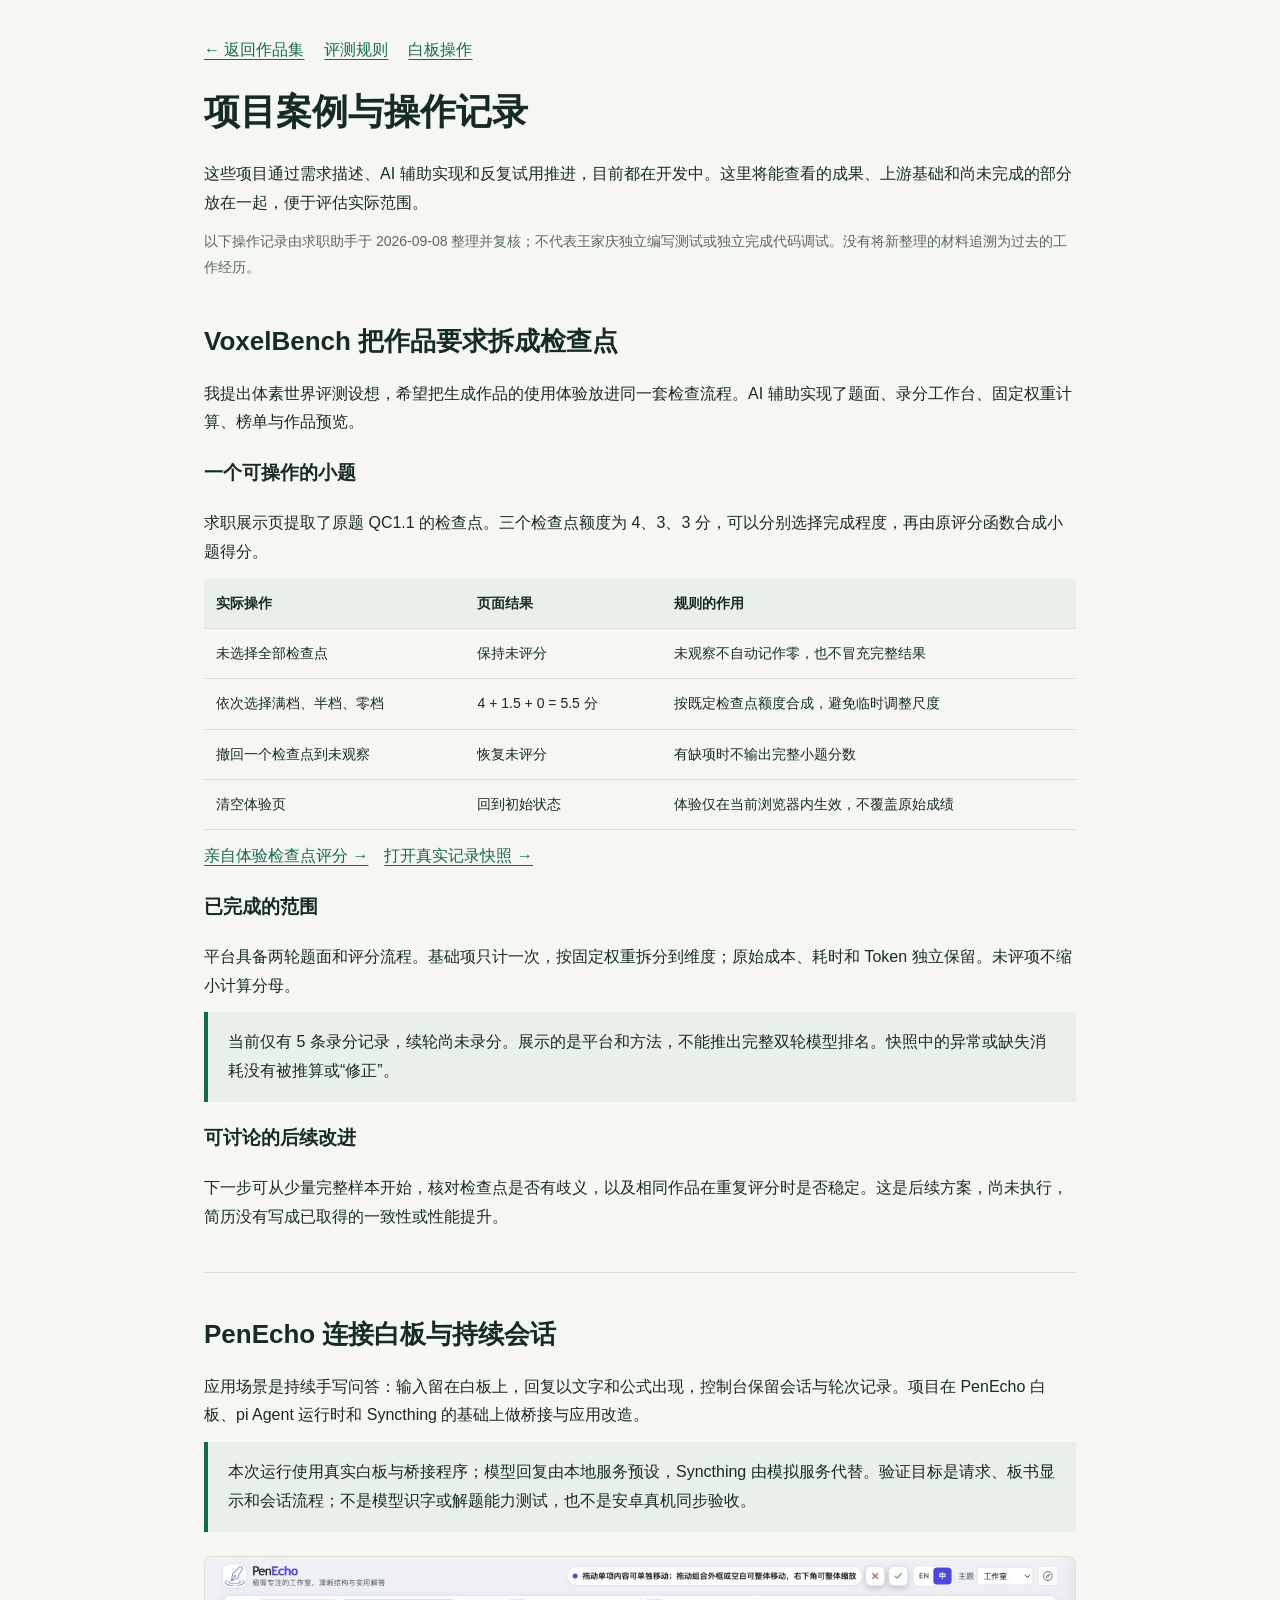
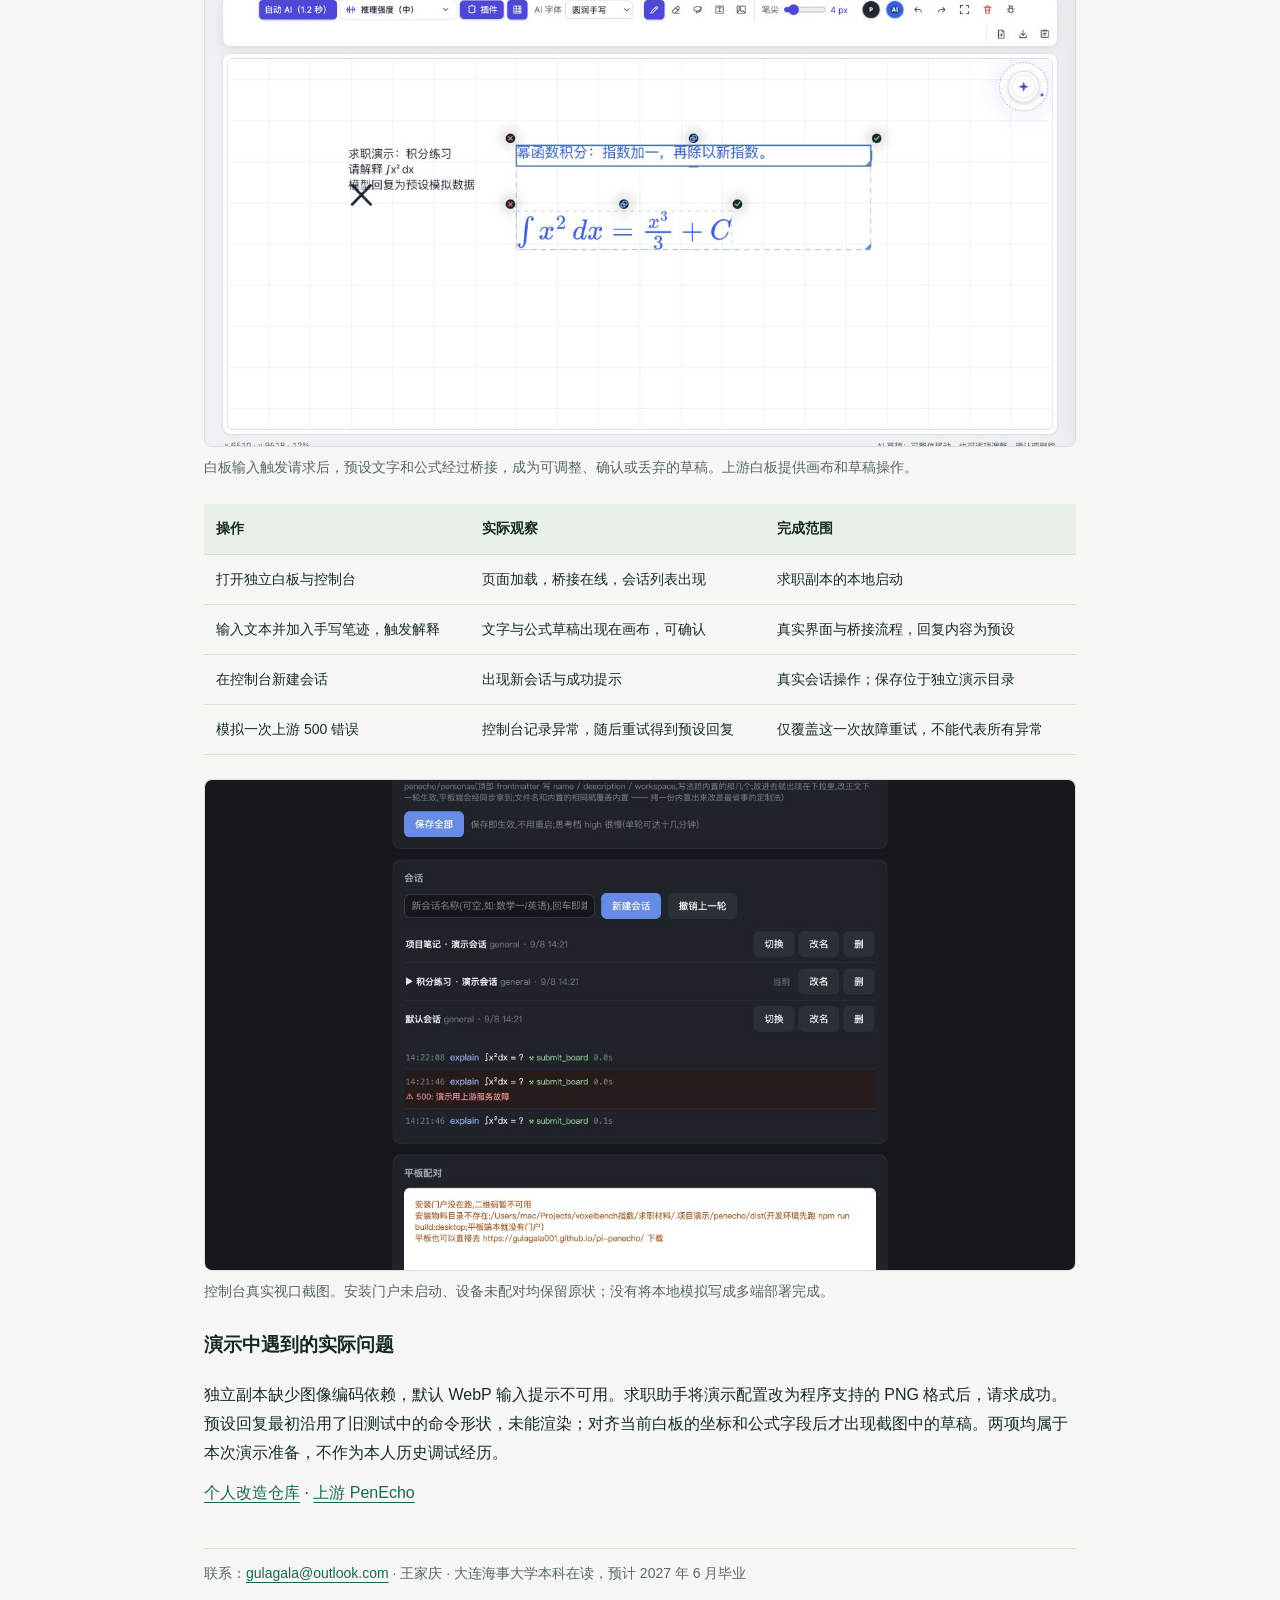
==== project-case.html @ 65b76fe7 "Publish factual AI project portfolio and runnable evaluation demo" ====
<!doctype html>
<html lang="zh-CN"><meta charset="utf-8"><meta name="viewport" content="width=device-width,initial-scale=1"><title>王家庆 项目案例与操作记录</title>
<style>
*{box-sizing:border-box}body{margin:0;background:#f6f7f3;color:#172b25;font:16px/1.8 -apple-system,BlinkMacSystemFont,"PingFang SC",sans-serif}main{max-width:920px;margin:auto;padding:36px 24px 72px}a{color:#17694e;text-underline-offset:4px}h1{font-size:36px;line-height:1.3}h2{font-size:26px;margin:38px 0 15px}h3{font-size:19px}p{margin:12px 0}.note{padding:16px 20px;background:#e9f0e8;border-left:4px solid #17694e}.muted,figcaption{color:#596861;font-size:14px}.table{overflow-x:auto}table{width:100%;border-collapse:collapse;font-size:14px}th,td{text-align:left;vertical-align:top;padding:12px;border-bottom:1px solid #d9e0d8}th{background:#e9f0e8}figure{margin:24px 0}img{display:block;width:100%;height:auto;border-radius:8px;border:1px solid #d9e0d8}figcaption{margin-top:8px}section{border-bottom:1px solid #d9e0d8;padding-bottom:28px}li{margin:8px 0}code{background:#e9f0e8;padding:1px 4px}nav{display:flex;gap:20px;flex-wrap:wrap}@media(max-width:600px){h1{font-size:28px}main{padding:24px 18px}th,td{padding:8px;min-width:130px}}
</style>
<main><nav><a href="index.html">← 返回作品集</a><a href="#voxelbench">评测规则</a><a href="#penecho">白板操作</a></nav>
<h1>项目案例与操作记录</h1>
<p>这些项目通过需求描述、AI 辅助实现和反复试用推进，目前都在开发中。这里将能查看的成果、上游基础和尚未完成的部分放在一起，便于评估实际范围。</p>
<p class="muted">以下操作记录由求职助手于 2026-09-08 整理并复核；不代表王家庆独立编写测试或独立完成代码调试。没有将新整理的材料追溯为过去的工作经历。</p>
<section id="voxelbench"><h2>VoxelBench 把作品要求拆成检查点</h2>
<p>我提出体素世界评测设想，希望把生成作品的使用体验放进同一套检查流程。AI 辅助实现了题面、录分工作台、固定权重计算、榜单与作品预览。</p>
<h3>一个可操作的小题</h3><p>求职展示页提取了原题 QC1.1 的检查点。三个检查点额度为 4、3、3 分，可以分别选择完成程度，再由原评分函数合成小题得分。</p>
<div class="table"><table><tr><th>实际操作</th><th>页面结果</th><th>规则的作用</th></tr>
<tr><td>未选择全部检查点</td><td>保持未评分</td><td>未观察不自动记作零，也不冒充完整结果</td></tr>
<tr><td>依次选择满档、半档、零档</td><td>4 + 1.5 + 0 = 5.5 分</td><td>按既定检查点额度合成，避免临时调整尺度</td></tr>
<tr><td>撤回一个检查点到未观察</td><td>恢复未评分</td><td>有缺项时不输出完整小题分数</td></tr>
<tr><td>清空体验页</td><td>回到初始状态</td><td>体验仅在当前浏览器内生效，不覆盖原始成绩</td></tr></table></div>
<p><a href="voxelbench/scoring-demo.html">亲自体验检查点评分 →</a>　<a href="voxelbench/index.html">打开真实记录快照 →</a></p>
<h3>已完成的范围</h3><p>平台具备两轮题面和评分流程。基础项只计一次，按固定权重拆分到维度；原始成本、耗时和 Token 独立保留。未评项不缩小计算分母。</p>
<p class="note">当前仅有 5 条录分记录，续轮尚未录分。展示的是平台和方法，不能推出完整双轮模型排名。快照中的异常或缺失消耗没有被推算或“修正”。</p>
<h3>可讨论的后续改进</h3><p>下一步可从少量完整样本开始，核对检查点是否有歧义，以及相同作品在重复评分时是否稳定。这是后续方案，尚未执行，简历没有写成已取得的一致性或性能提升。</p></section>
<section id="penecho"><h2>PenEcho 连接白板与持续会话</h2>
<p>应用场景是持续手写问答：输入留在白板上，回复以文字和公式出现，控制台保留会话与轮次记录。项目在 PenEcho 白板、pi Agent 运行时和 Syncthing 的基础上做桥接与应用改造。</p>
<p class="note">本次运行使用真实白板与桥接程序；模型回复由本地服务预设，Syncthing 由模拟服务代替。验证目标是请求、板书显示和会话流程；不是模型识字或解题能力测试，也不是安卓真机同步验收。</p>
<figure><a href="assets/penecho-draft.png"><img src="assets/penecho-draft.png" alt="真实白板里出现可确认的文字和公式草稿"></a><figcaption>白板输入触发请求后，预设文字和公式经过桥接，成为可调整、确认或丢弃的草稿。上游白板提供画布和草稿操作。</figcaption></figure>
<div class="table"><table><tr><th>操作</th><th>实际观察</th><th>完成范围</th></tr>
<tr><td>打开独立白板与控制台</td><td>页面加载，桥接在线，会话列表出现</td><td>求职副本的本地启动</td></tr>
<tr><td>输入文本并加入手写笔迹，触发解释</td><td>文字与公式草稿出现在画布，可确认</td><td>真实界面与桥接流程，回复内容为预设</td></tr>
<tr><td>在控制台新建会话</td><td>出现新会话与成功提示</td><td>真实会话操作；保存位于独立演示目录</td></tr>
<tr><td>模拟一次上游 500 错误</td><td>控制台记录异常，随后重试得到预设回复</td><td>仅覆盖这一次故障重试，不能代表所有异常</td></tr></table></div>
<figure><a href="assets/penecho-sessions.png"><img src="assets/penecho-sessions.png" alt="真实控制台中的多个演示会话与模拟上游故障记录" loading="lazy"></a><figcaption>控制台真实视口截图。安装门户未启动、设备未配对均保留原状；没有将本地模拟写成多端部署完成。</figcaption></figure>
<h3>演示中遇到的实际问题</h3><p>独立副本缺少图像编码依赖，默认 WebP 输入提示不可用。求职助手将演示配置改为程序支持的 PNG 格式后，请求成功。预设回复最初沿用了旧测试中的命令形状，未能渲染；对齐当前白板的坐标和公式字段后才出现截图中的草稿。两项均属于本次演示准备，不作为本人历史调试经历。</p>
<p><a href="https://github.com/gulagala001/pi-penecho">个人改造仓库</a> · <a href="https://github.com/penecho/penecho">上游 PenEcho</a></p>
</section><p class="muted">联系：<a href="mailto:gulagala@outlook.com">gulagala@outlook.com</a> · 王家庆 · 大连海事大学本科在读，预计 2027 年 6 月毕业</p></main></html>
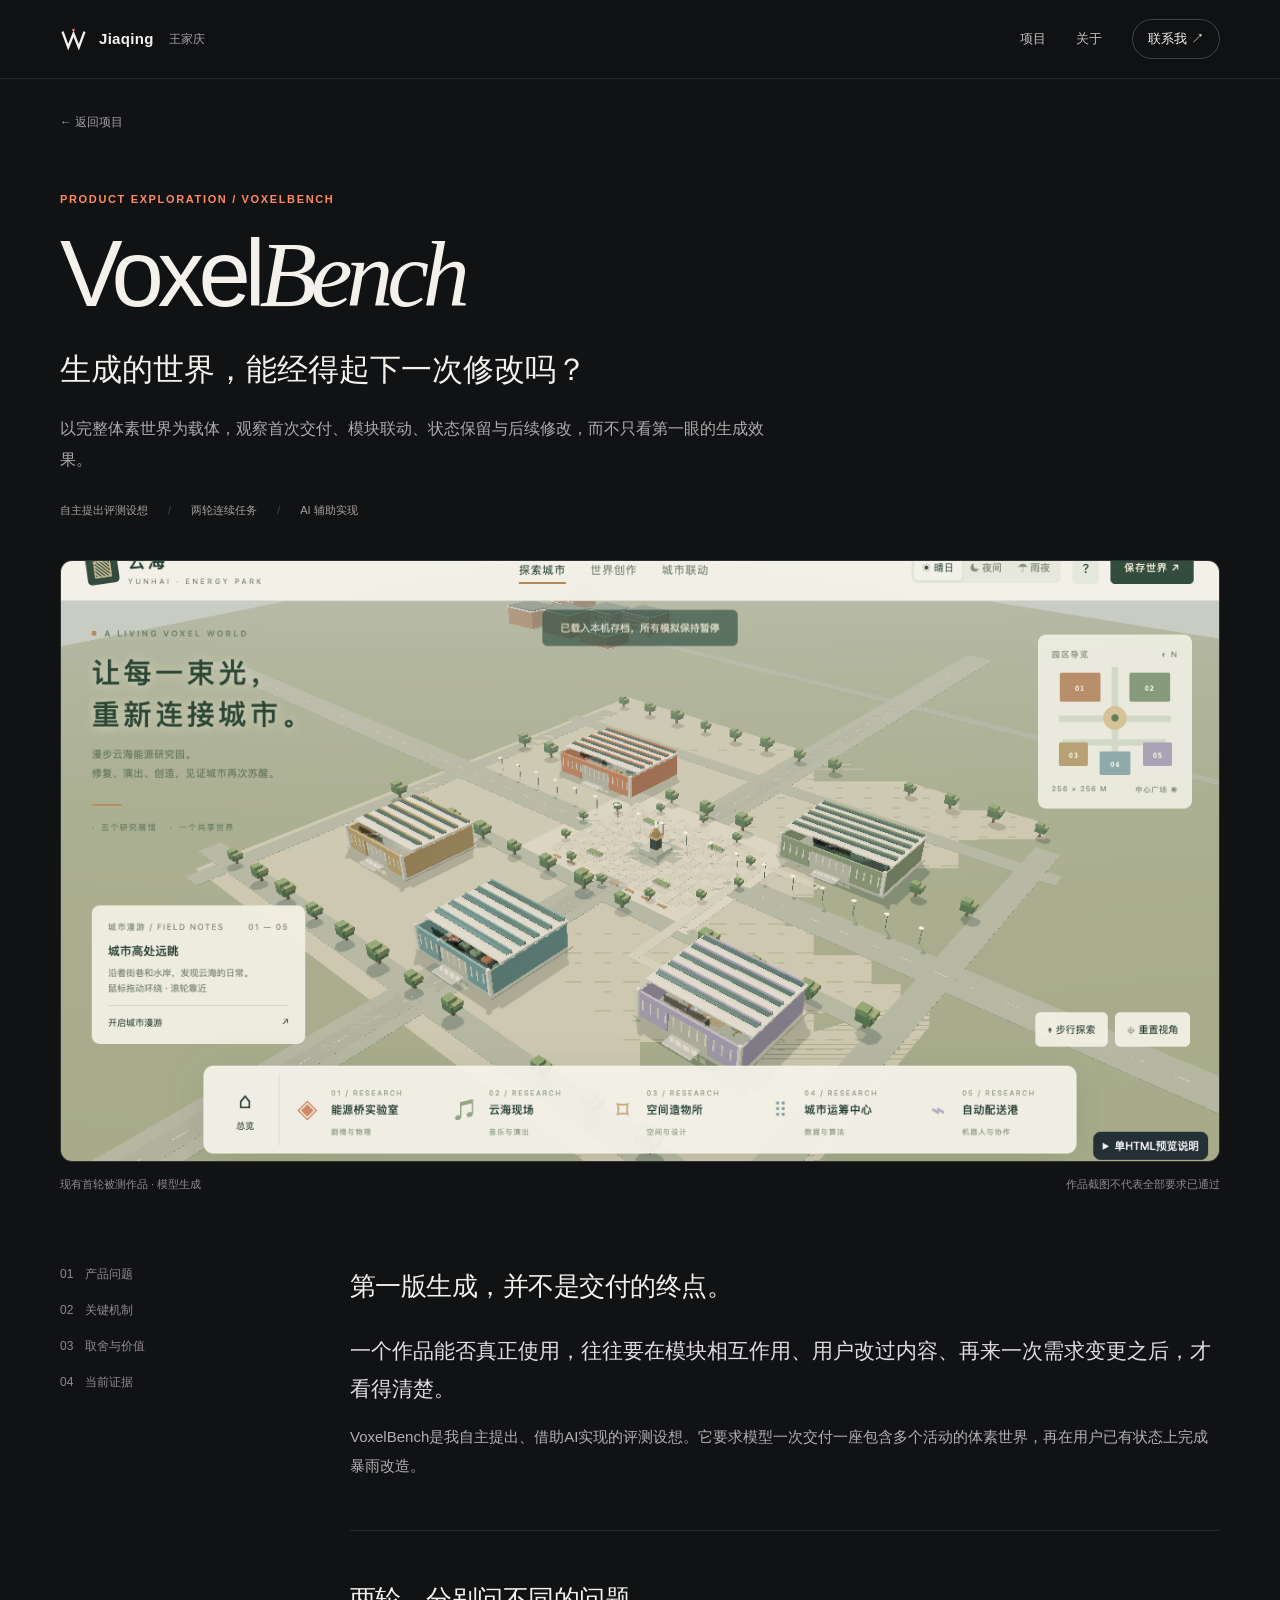
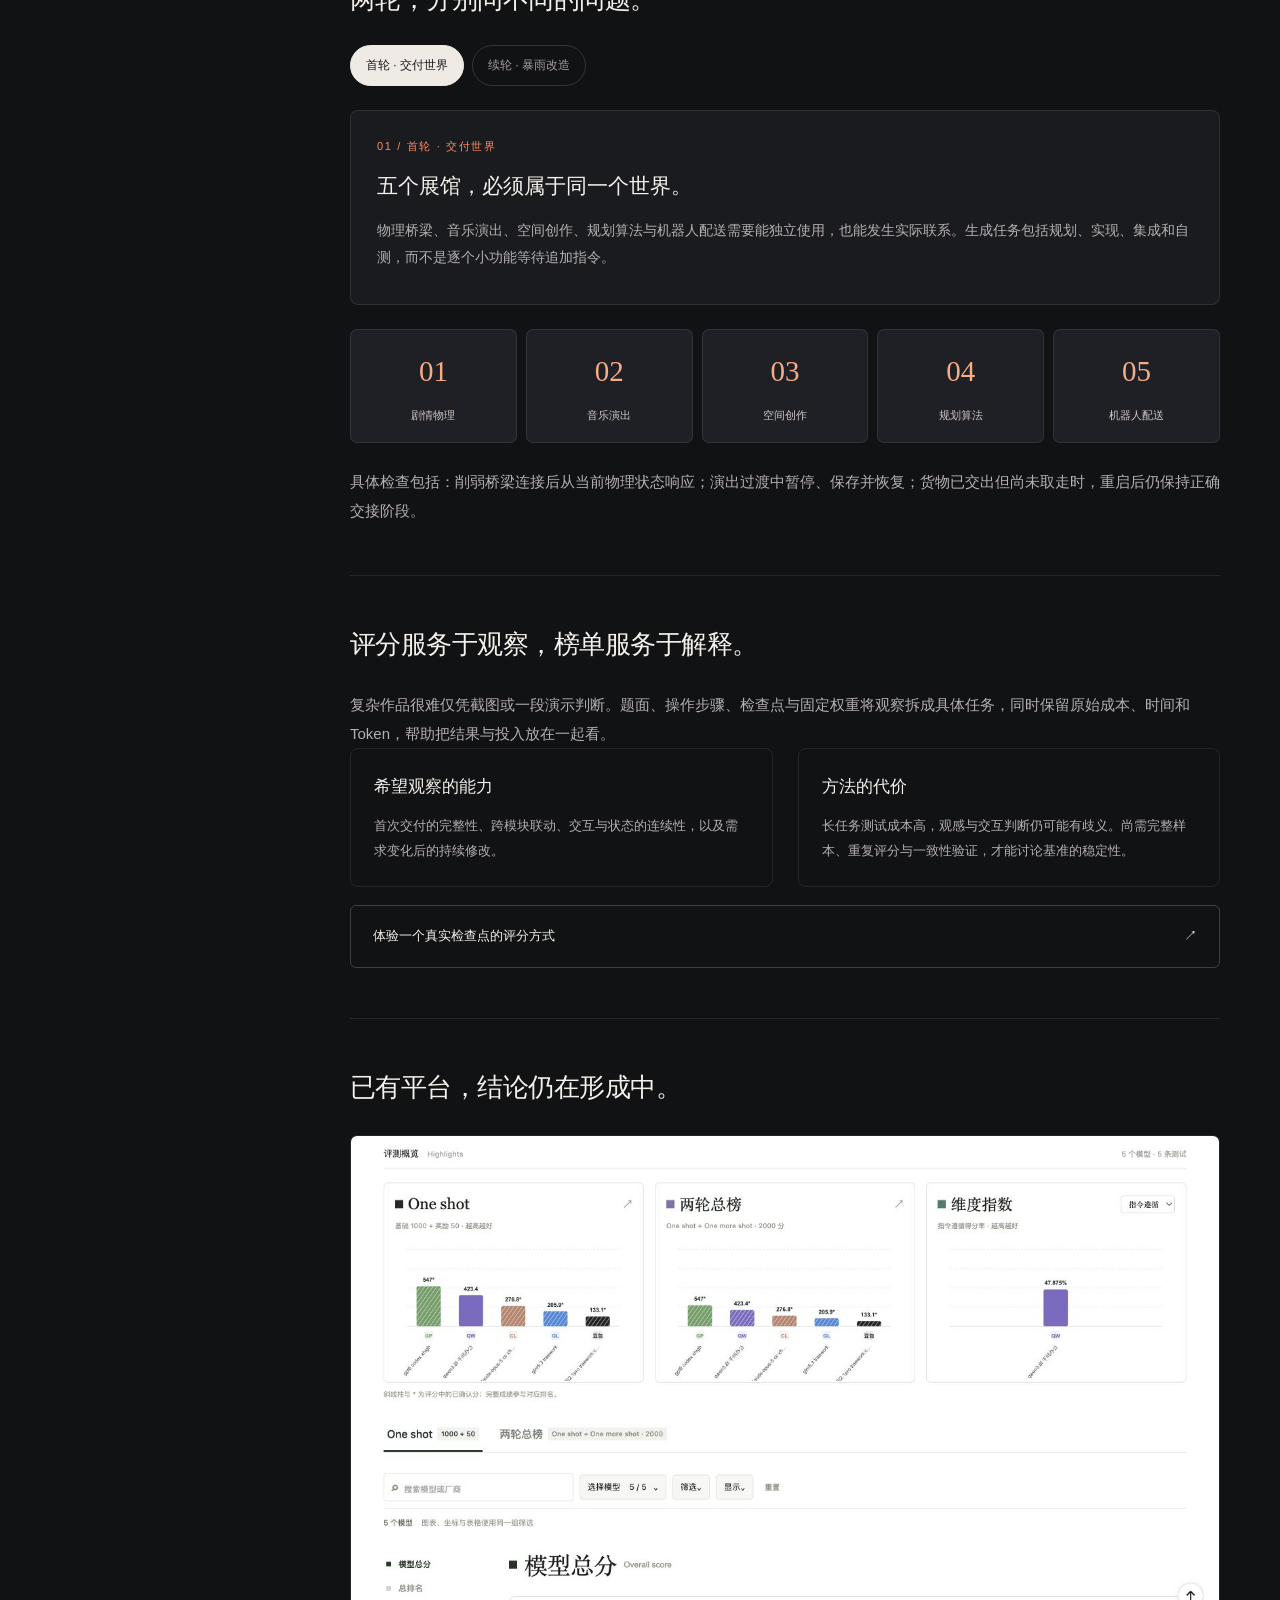
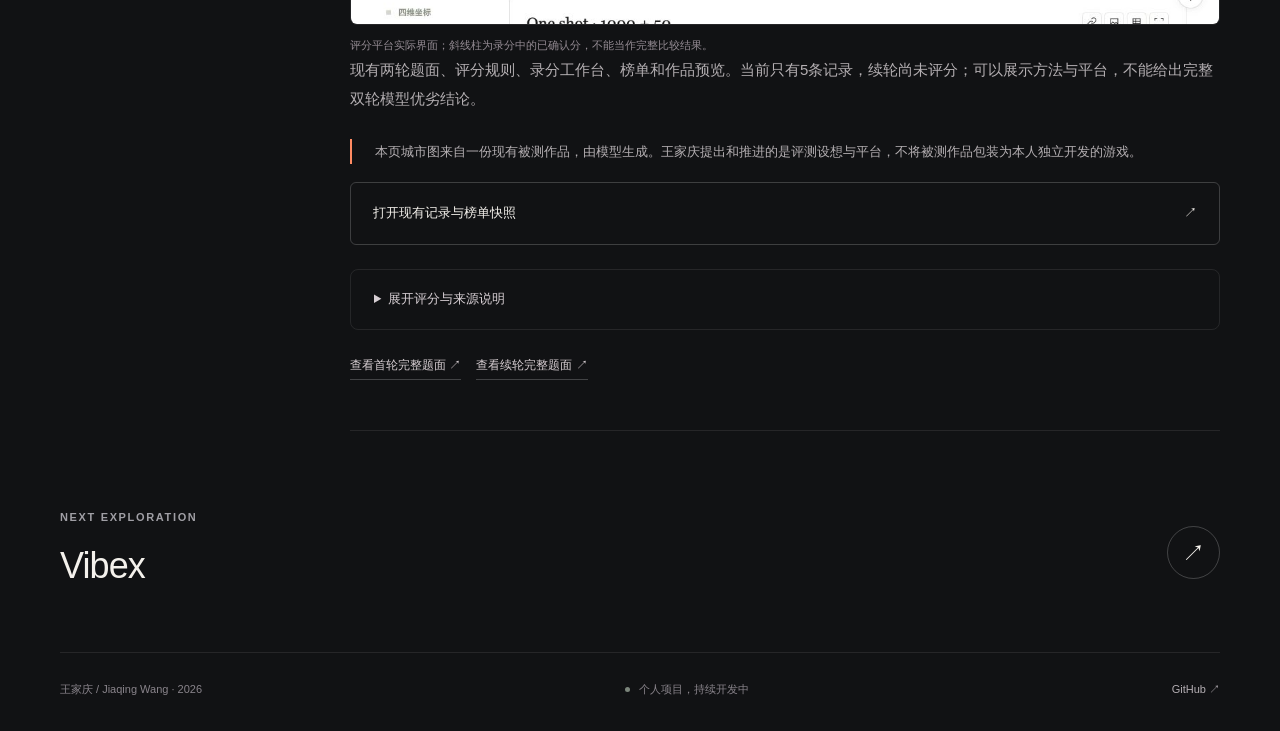
==== commit 76123691: "Reframe product cases and redesign portfolio experience" ====
--- a/project-case.html
+++ b/project-case.html
@@ -1,34 +1 @@
-<!doctype html>
-<html lang="zh-CN"><meta charset="utf-8"><meta name="viewport" content="width=device-width,initial-scale=1"><title>王家庆 项目案例与操作记录</title>
-<style>
-*{box-sizing:border-box}body{margin:0;background:#f6f7f3;color:#172b25;font:16px/1.8 -apple-system,BlinkMacSystemFont,"PingFang SC",sans-serif}main{max-width:920px;margin:auto;padding:36px 24px 72px}a{color:#17694e;text-underline-offset:4px}h1{font-size:36px;line-height:1.3}h2{font-size:26px;margin:38px 0 15px}h3{font-size:19px}p{margin:12px 0}.note{padding:16px 20px;background:#e9f0e8;border-left:4px solid #17694e}.muted,figcaption{color:#596861;font-size:14px}.table{overflow-x:auto}table{width:100%;border-collapse:collapse;font-size:14px}th,td{text-align:left;vertical-align:top;padding:12px;border-bottom:1px solid #d9e0d8}th{background:#e9f0e8}figure{margin:24px 0}img{display:block;width:100%;height:auto;border-radius:8px;border:1px solid #d9e0d8}figcaption{margin-top:8px}section{border-bottom:1px solid #d9e0d8;padding-bottom:28px}li{margin:8px 0}code{background:#e9f0e8;padding:1px 4px}nav{display:flex;gap:20px;flex-wrap:wrap}@media(max-width:600px){h1{font-size:28px}main{padding:24px 18px}th,td{padding:8px;min-width:130px}}
-</style>
-<main><nav><a href="index.html">← 返回作品集</a><a href="#voxelbench">评测规则</a><a href="#penecho">白板操作</a></nav>
-<h1>项目案例与操作记录</h1>
-<p>这些项目通过需求描述、AI 辅助实现和反复试用推进，目前都在开发中。这里将能查看的成果、上游基础和尚未完成的部分放在一起，便于评估实际范围。</p>
-<p class="muted">以下操作记录由求职助手于 2026-09-08 整理并复核；不代表王家庆独立编写测试或独立完成代码调试。没有将新整理的材料追溯为过去的工作经历。</p>
-<section id="voxelbench"><h2>VoxelBench 把作品要求拆成检查点</h2>
-<p>我提出体素世界评测设想，希望把生成作品的使用体验放进同一套检查流程。AI 辅助实现了题面、录分工作台、固定权重计算、榜单与作品预览。</p>
-<h3>一个可操作的小题</h3><p>求职展示页提取了原题 QC1.1 的检查点。三个检查点额度为 4、3、3 分，可以分别选择完成程度，再由原评分函数合成小题得分。</p>
-<div class="table"><table><tr><th>实际操作</th><th>页面结果</th><th>规则的作用</th></tr>
-<tr><td>未选择全部检查点</td><td>保持未评分</td><td>未观察不自动记作零，也不冒充完整结果</td></tr>
-<tr><td>依次选择满档、半档、零档</td><td>4 + 1.5 + 0 = 5.5 分</td><td>按既定检查点额度合成，避免临时调整尺度</td></tr>
-<tr><td>撤回一个检查点到未观察</td><td>恢复未评分</td><td>有缺项时不输出完整小题分数</td></tr>
-<tr><td>清空体验页</td><td>回到初始状态</td><td>体验仅在当前浏览器内生效，不覆盖原始成绩</td></tr></table></div>
-<p><a href="voxelbench/scoring-demo.html">亲自体验检查点评分 →</a>　<a href="voxelbench/index.html">打开真实记录快照 →</a></p>
-<h3>已完成的范围</h3><p>平台具备两轮题面和评分流程。基础项只计一次，按固定权重拆分到维度；原始成本、耗时和 Token 独立保留。未评项不缩小计算分母。</p>
-<p class="note">当前仅有 5 条录分记录，续轮尚未录分。展示的是平台和方法，不能推出完整双轮模型排名。快照中的异常或缺失消耗没有被推算或“修正”。</p>
-<h3>可讨论的后续改进</h3><p>下一步可从少量完整样本开始，核对检查点是否有歧义，以及相同作品在重复评分时是否稳定。这是后续方案，尚未执行，简历没有写成已取得的一致性或性能提升。</p></section>
-<section id="penecho"><h2>PenEcho 连接白板与持续会话</h2>
-<p>应用场景是持续手写问答：输入留在白板上，回复以文字和公式出现，控制台保留会话与轮次记录。项目在 PenEcho 白板、pi Agent 运行时和 Syncthing 的基础上做桥接与应用改造。</p>
-<p class="note">本次运行使用真实白板与桥接程序；模型回复由本地服务预设，Syncthing 由模拟服务代替。验证目标是请求、板书显示和会话流程；不是模型识字或解题能力测试，也不是安卓真机同步验收。</p>
-<figure><a href="assets/penecho-draft.png"><img src="assets/penecho-draft.png" alt="真实白板里出现可确认的文字和公式草稿"></a><figcaption>白板输入触发请求后，预设文字和公式经过桥接，成为可调整、确认或丢弃的草稿。上游白板提供画布和草稿操作。</figcaption></figure>
-<div class="table"><table><tr><th>操作</th><th>实际观察</th><th>完成范围</th></tr>
-<tr><td>打开独立白板与控制台</td><td>页面加载，桥接在线，会话列表出现</td><td>求职副本的本地启动</td></tr>
-<tr><td>输入文本并加入手写笔迹，触发解释</td><td>文字与公式草稿出现在画布，可确认</td><td>真实界面与桥接流程，回复内容为预设</td></tr>
-<tr><td>在控制台新建会话</td><td>出现新会话与成功提示</td><td>真实会话操作；保存位于独立演示目录</td></tr>
-<tr><td>模拟一次上游 500 错误</td><td>控制台记录异常，随后重试得到预设回复</td><td>仅覆盖这一次故障重试，不能代表所有异常</td></tr></table></div>
-<figure><a href="assets/penecho-sessions.png"><img src="assets/penecho-sessions.png" alt="真实控制台中的多个演示会话与模拟上游故障记录" loading="lazy"></a><figcaption>控制台真实视口截图。安装门户未启动、设备未配对均保留原状；没有将本地模拟写成多端部署完成。</figcaption></figure>
-<h3>演示中遇到的实际问题</h3><p>独立副本缺少图像编码依赖，默认 WebP 输入提示不可用。求职助手将演示配置改为程序支持的 PNG 格式后，请求成功。预设回复最初沿用了旧测试中的命令形状，未能渲染；对齐当前白板的坐标和公式字段后才出现截图中的草稿。两项均属于本次演示准备，不作为本人历史调试经历。</p>
-<p><a href="https://github.com/gulagala001/pi-penecho">个人改造仓库</a> · <a href="https://github.com/penecho/penecho">上游 PenEcho</a></p>
-</section><p class="muted">联系：<a href="mailto:gulagala@outlook.com">gulagala@outlook.com</a> · 王家庆 · 大连海事大学本科在读，预计 2027 年 6 月毕业</p></main></html>
+<!doctype html><html lang="zh-CN"><meta charset="utf-8"><meta name="viewport" content="width=device-width,initial-scale=1"><title>项目案例</title><link rel="stylesheet" href="portfolio.css"><main class="wrap loading-note"><h1>项目案例</h1><p><a href="projects/trisoul.html">TriSoul</a> · <a href="projects/penecho.html">PenEcho</a> · <a href="projects/voxelbench.html">VoxelBench</a> · <a href="projects/vibex.html">Vibex</a></p></main><script>const names=['trisoul','penecho','voxelbench','vibex'];const id=location.hash.slice(1);location.replace('projects/'+(names.includes(id)?id:'voxelbench')+'.html');</script></html>
--- a/portfolio.css
+++ b/portfolio.css
@@ -0,0 +1,10 @@
+@charset "UTF-8";
+[hidden]{display:none!important}
+:root{color-scheme:dark;--bg:#111214;--panel:#191a1d;--line:#ffffff16;--text:#f4f1ec;--muted:#a09fa5;--accent:#ff8b63;--serif:Georgia,"Times New Roman",serif;--sans:-apple-system,BlinkMacSystemFont,"PingFang SC","Microsoft YaHei",sans-serif}
+*{box-sizing:border-box}html{scroll-behavior:smooth;scroll-padding-top:94px}body{margin:0;background:var(--bg);color:var(--text);font:15px/1.75 var(--sans);-webkit-font-smoothing:antialiased}button,input{font:inherit}a{color:inherit;text-decoration:none}button{cursor:pointer}a,button{-webkit-tap-highlight-color:transparent}a:focus-visible,button:focus-visible,summary:focus-visible{outline:2px solid var(--accent);outline-offset:6px}button:disabled{cursor:default}img,svg{display:block;max-width:100%}img{height:auto}p,h1,h2,h3,figure{margin:0}p+p{margin-top:14px}::selection{background:#ff8b6345;color:white}.wrap{max-width:1256px;padding:0 48px;margin:auto}.site-header{position:sticky;top:0;z-index:20;background:#111214f5;border-bottom:1px solid var(--line);backdrop-filter:blur(18px)}.nav{height:78px;display:flex;align-items:center;justify-content:space-between;gap:24px}.wordmark{display:flex;align-items:center;gap:12px;font-weight:640;letter-spacing:.02em}.wordmark svg{width:27px;height:27px}.wordmark span{font-size:12px;font-weight:450;color:var(--muted);margin-left:3px}.nav-links{display:flex;align-items:center;gap:30px;font-size:13px;color:#c2bfc0}.nav-links a:hover{color:var(--text)}.nav-contact{padding:8px 15px;border:1px solid #ffffff35;border-radius:30px;color:var(--text)}.eyebrow{font-size:11px;letter-spacing:.15em;text-transform:uppercase;font-weight:550;line-height:1.5}.accent{color:var(--accent)}.muted{color:var(--muted)}.hero{padding-top:65px;padding-bottom:54px;display:grid;grid-template-columns:1.07fr 1fr;gap:45px;align-items:center}.hero-kicker{display:flex;align-items:center;gap:10px;color:#c8c2bb;margin-bottom:24px}.dot{width:6px;height:6px;border-radius:50%;background:var(--accent)}.hero h1{font-size:clamp(65px,7.4vw,104px);line-height:.95;font-weight:500;letter-spacing:-.065em}.hero h1 em{font-family:var(--serif);font-weight:400;letter-spacing:-.065em}.hero h1 b{font-weight:400;color:var(--accent)}.hero-role{font-size:25px;letter-spacing:.035em;font-weight:450;margin-top:28px;margin-bottom:17px}.hero-copy{color:var(--muted);font-size:15px;max-width:420px;line-height:1.9}.hero-actions{display:flex;align-items:center;gap:26px;margin-top:30px}.button{display:inline-flex;align-items:center;justify-content:center;gap:25px;border-radius:5px;background:var(--text);color:#18181a;padding:12px 19px;border:1px solid var(--text);font-size:13px;transition:background .2s,transform .2s}.button:hover{background:white;transform:translateY(-2px)}.button.secondary{background:transparent;color:var(--text);border-color:#ffffff35}.text-link{font-size:13px;border-bottom:1px solid #ffffff45;padding-bottom:3px}.text-link:hover{color:var(--accent);border-color:var(--accent)}.project-switcher{background:linear-gradient(135deg,#1e2024,#161719);border:1px solid #ffffff18;border-radius:14px;overflow:hidden;position:relative;min-width:0;box-shadow:0 20px 65px #0003}.switcher-top{padding:19px 24px;display:flex;justify-content:space-between;align-items:center;color:#9b9a9e;font-size:10px;letter-spacing:.15em}.switcher-top span:last-child{display:flex;gap:4px}.switcher-top i{width:3px;height:3px;background:#646468;border-radius:50%}.hero-stage{height:315px;position:relative;overflow:hidden}.hero-stage[hidden]{display:none}.hero-stage svg{width:100%;height:100%}.hero-stage.photo{padding:25px 22px;display:flex;align-items:center}.hero-stage.photo img{width:100%;border:1px solid #ffffff20;border-radius:5px;box-shadow:0 15px 45px #0005;transform:perspective(900px) rotateY(-8deg) rotateX(5deg)}.hero-stage.photo.world img{transform:perspective(900px) rotateY(-6deg) rotateX(4deg)}.switcher-caption{padding:12px 25px 23px;display:flex;justify-content:space-between;gap:15px;align-items:end}.switcher-caption strong{font-size:20px;font-weight:500;letter-spacing:-.03em;display:block}.switcher-caption p{color:var(--muted);font-size:12px;margin-top:5px}.switcher-caption a{border:1px solid #ffffff30;width:32px;height:32px;border-radius:50%;display:grid;place-items:center;flex-shrink:0}.switcher-tabs{display:grid;grid-template-columns:repeat(3,1fr);border-top:1px solid var(--line)}.switcher-tabs button{border:0;background:none;color:#aaa5a6;font-size:11px;padding:15px 7px;position:relative}.switcher-tabs button+button{border-left:1px solid var(--line)}.switcher-tabs button[aria-selected=true]{color:var(--text);background:#ffffff06}.switcher-tabs button[aria-selected=true]:before{content:"";position:absolute;top:-1px;left:0;right:0;height:2px;background:var(--accent)}.metadata-strip{border-top:1px solid var(--line);border-bottom:1px solid var(--line);padding:20px 0;display:flex;gap:32px;justify-content:space-between;color:#969499;font-size:12px}.metadata-strip strong{color:#d6d0ca;font-weight:450}.section-intro{display:flex;align-items:end;justify-content:space-between;gap:30px;padding:73px 0 30px}.section-intro h2{font-size:35px;letter-spacing:-.03em;font-weight:500;margin-top:12px}.section-intro p{color:var(--muted);font-size:13px;max-width:300px}.project-grid{display:grid;grid-template-columns:1fr 1fr;gap:25px}.work-card{display:flex;flex-direction:column;min-width:0}.work-visual{position:relative;display:block;overflow:hidden;border-radius:10px;height:325px;border:1px solid var(--line);transition:transform .35s,box-shadow .35s}.work-visual:hover{transform:translateY(-4px);box-shadow:0 20px 35px #0002}.work-visual img{width:100%;height:100%;object-fit:contain}.visual-tri img{padding-top:20px}.work-visual svg{width:100%;height:100%}.visual-tri{background:#212024}.visual-pen{background:#e5ded4;color:#222}.visual-voxel{background:#161e25}.visual-voxel img{width:100%;height:100%;object-fit:cover}.visual-vibe{background:#272829}.work-overlay{position:absolute;top:17px;left:19px;right:19px;display:flex;justify-content:space-between;align-items:center;font-size:10px;letter-spacing:.15em;z-index:2}.light-badge{padding:5px 9px;background:#111214a8;color:#fff;border-radius:4px;letter-spacing:.05em;backdrop-filter:blur(8px)}.work-caption{padding:21px 0 39px}.work-title{display:flex;justify-content:space-between;align-items:center;gap:20px}.work-title h3{font-weight:500;font-size:23px;letter-spacing:-.025em}.work-title span{color:#8e8a8a}.work-caption h4{font-weight:400;font-size:19px;margin:11px 0 10px;letter-spacing:.015em;line-height:1.6}.work-caption p{color:var(--muted);font-size:13px;max-width:480px;line-height:1.85}.work-tags{font-size:10px;letter-spacing:.05em;color:#9d9290;display:flex;gap:10px;margin-top:17px;flex-wrap:wrap}.work-tags span+span:before{content:"/";color:#5b5756;margin-right:10px}.small-note{font-size:11px;color:#8b8688;line-height:1.7}.value-statement{padding:67px 0;border-top:1px solid var(--line);display:grid;grid-template-columns:.75fr 1.8fr;gap:70px}.value-statement h2{font-size:36px;line-height:1.4;font-weight:450;letter-spacing:-.04em}.value-statement .body{font-size:18px;line-height:1.85;color:#bbb6b5}.value-statement .body p:last-child{font-size:13px;color:var(--muted);margin-top:24px}.contact-section{padding:55px 0 42px;border-top:1px solid var(--line)}.contact-section h2{font-size:50px;font-weight:450;letter-spacing:-.04em;line-height:1.25;margin:15px 0 25px}.contact-section h2 em{font-family:var(--serif);font-weight:400;color:var(--accent)}.contact-row{display:flex;gap:24px;justify-content:space-between;align-items:start}.email-link{font-size:20px;padding-bottom:6px;border-bottom:1px solid #ffffff50}.availability{font-size:12px;color:var(--muted);max-width:390px}.site-footer{display:flex;justify-content:space-between;gap:20px;padding:27px 0 32px;border-top:1px solid var(--line);font-size:11px;color:#89848b}.site-footer a{color:#b4aeb3}.site-footer .status{display:flex;gap:9px;align-items:center}.site-footer .status i{height:5px;width:5px;border-radius:50%;background:#7b857b}.back-link{display:inline-flex;align-items:center;gap:15px;color:var(--muted);font-size:12px;margin:33px 0}.case-hero{padding:25px 0 40px}.case-hero .eyebrow{margin-bottom:19px}.case-hero h1{font-size:clamp(53px,7.5vw,94px);letter-spacing:-.065em;font-weight:450;line-height:1}.case-hero h1 em{font-family:var(--serif);font-weight:400}.case-hero h2{font-size:31px;font-weight:430;line-height:1.55;margin-top:25px}.case-lead{font-size:16px;color:#afaaad;max-width:730px;line-height:1.95;margin-top:19px}.case-meta{display:flex;flex-wrap:wrap;gap:20px;margin-top:26px;color:#aaa1a1;font-size:11px}.case-meta span+span:before{content:"/";margin-right:20px;color:#4a4648}.case-art{background:#1c1d20;border:1px solid var(--line);border-radius:12px;overflow:hidden}.case-art svg{width:100%;height:auto;max-height:500px}.case-art.light{background:#e5ded4;color:#222}.case-art img{width:100%;max-height:600px;object-fit:cover}.caption{display:flex;justify-content:space-between;gap:25px;font-size:11px;line-height:1.75;color:#928a90;margin-top:13px}.case-content{display:grid;grid-template-columns:220px 1fr;gap:70px;margin-top:70px}.case-nav{align-self:start;position:sticky;top:108px;display:flex;flex-direction:column;gap:15px;font-size:12px;color:#938a90}.case-nav a:hover{color:var(--accent)}.case-section{padding-bottom:50px;margin-bottom:46px;border-bottom:1px solid var(--line);scroll-margin-top:104px}.case-section h2{font-size:26px;font-weight:450;margin-bottom:22px;letter-spacing:-.02em}.case-section h3{font-size:17px;font-weight:500;margin:27px 0 10px}.case-section p{color:#b4afb2;font-size:15px;line-height:1.95}.case-section .large-copy{font-size:21px;color:#e2dce0;line-height:1.8}.mechanism-tabs{display:flex;gap:8px;margin-bottom:24px;flex-wrap:wrap}.mechanism-tabs button{background:none;border:1px solid #ffffff25;color:#a39ba1;padding:9px 15px;border-radius:30px;font-size:12px}.mechanism-tabs button[aria-selected=true]{background:#efeae4;color:#18191b;border-color:#efeae4}.mechanism-panel[hidden]{display:none}.mechanism-panel{padding:26px;background:#1a1b1e;border:1px solid var(--line);border-radius:8px;min-height:195px}.mechanism-panel h3{margin:0 0 12px;font-weight:450;font-size:21px}.mechanism-panel p{font-size:14px}.mechanism-panel .step-index{color:var(--accent);font-size:11px;letter-spacing:.15em;display:block;margin-bottom:12px}.feature-points{list-style:none;margin:0;padding:0;counter-reset:points}.feature-points li{counter-increment:points;display:grid;grid-template-columns:40px 1fr;gap:15px;padding:20px 0;border-bottom:1px solid var(--line)}.feature-points li:before{content:counter(points,decimal-leading-zero);color:var(--accent);font-size:11px;margin-top:5px}.feature-points strong{display:block;font-size:16px;font-weight:480;margin-bottom:7px}.feature-points p{font-size:14px}.two-col{display:grid;grid-template-columns:1fr 1fr;gap:25px}.two-col article{padding:23px;border:1px solid var(--line);border-radius:8px}.two-col h3{margin:0 0 11px}.two-col p{font-size:13px}.scope-box{border-left:2px solid var(--accent);padding-left:23px;margin-top:25px}.scope-box p{font-size:13px}details{margin-top:24px;border:1px solid var(--line);border-radius:8px;padding:18px 23px}summary{cursor:pointer;font-size:13px;color:#d7cfd4}details p{font-size:13px!important;margin-top:18px}details li{color:#aaa1a7;font-size:13px;margin:10px 0}.source-links{display:flex;flex-wrap:wrap;gap:15px;margin-top:25px}.source-links a{font-size:12px;color:#d8cfd3;border-bottom:1px solid #ffffff35;padding-bottom:3px}.gallery{margin-top:24px}.gallery img{width:100%;border-radius:7px;border:1px solid var(--line)}.gallery figcaption{font-size:11px;color:#948b93;margin-top:11px}.next-project{display:flex;align-items:center;justify-content:space-between;gap:20px;padding:32px 0 55px}.next-project h2{font-size:36px;letter-spacing:-.025em;font-weight:450}.next-project .eyebrow{margin-bottom:9px;color:var(--muted)}.next-project .arrow{width:53px;height:53px;display:grid;place-items:center;border:1px solid #ffffff35;border-radius:50%;font-size:23px}.question-board{display:grid;grid-template-columns:repeat(5,1fr);gap:9px;margin:24px 0}.question-board div{background:#1e2025;border:1px solid var(--line);border-radius:7px;padding:16px 8px;text-align:center;font-size:11px;color:#d2c7c5}.question-board b{display:block;font-family:var(--serif);font-size:29px;color:#f6ad84;font-weight:400;margin-bottom:10px}.round-change{font-size:12px;color:#ac9da5;margin:15px 0}.loading-note{padding:50px}.link-block{display:flex;align-items:center;justify-content:space-between;gap:15px;padding:19px 22px;border:1px solid #ffffff30;border-radius:6px;margin-top:18px;font-size:13px}.link-block:hover{background:#ffffff06}.chart-frame{border:1px solid var(--line);border-radius:8px;background:white;overflow:hidden}.chart-frame img{width:100%}.reveal{opacity:1;transform:none}.js-reveal .reveal{opacity:0;transform:translateY(18px);transition:opacity .65s ease,transform .65s ease}.js-reveal .reveal.is-visible{opacity:1;transform:none}
+@media(min-width:1450px){.hero{padding-top:85px;padding-bottom:70px}.hero-stage{height:365px}.work-visual{height:350px}}
+@media(max-width:1050px){.wrap{padding:0 32px}.hero{gap:28px}.hero h1{font-size:76px}.hero-role{font-size:22px}.hero-stage{height:290px}.case-content{grid-template-columns:160px 1fr;gap:35px}.metadata-strip{gap:20px}.work-visual{height:275px}}
+@media(max-width:740px){.wrap{padding:0 22px}.nav{height:65px}.wordmark span{display:none}.nav-links{gap:19px;font-size:12px}.nav-contact{padding:6px 11px}.hero{grid-template-columns:1fr;padding-top:40px;gap:36px;padding-bottom:30px}.hero h1{font-size:78px}.hero-role{font-size:23px;margin-top:23px}.hero-copy{max-width:440px;font-size:14px}.hero-kicker{margin-bottom:20px}.hero-stage{height:285px}.project-switcher{max-width:520px;width:100%}.metadata-strip{flex-wrap:wrap;gap:8px 22px;justify-content:start;font-size:11px;padding:18px 0}.section-intro{padding-top:48px;display:block}.section-intro h2{font-size:29px}.section-intro p{margin-top:12px;max-width:370px}.project-grid{grid-template-columns:1fr;gap:4px}.work-visual{height:auto;aspect-ratio:1.7}.work-caption{padding-bottom:32px}.work-caption h4{font-size:18px}.value-statement{grid-template-columns:1fr;gap:23px;padding:40px 0}.value-statement h2{font-size:28px}.value-statement .body{font-size:16px}.contact-section{padding:40px 0}.contact-section h2{font-size:37px}.contact-row{display:block}.availability{margin-top:24px}.email-link{font-size:18px}.site-footer{flex-wrap:wrap;font-size:10px}.case-hero{padding-top:5px}.case-hero h1{font-size:64px}.case-hero h2{font-size:25px}.case-lead{font-size:14px}.case-content{grid-template-columns:1fr;gap:25px;margin-top:38px}.case-nav{position:static;flex-direction:row;flex-wrap:wrap;gap:10px 20px;padding-bottom:22px;border-bottom:1px solid var(--line)}.case-section{padding-bottom:34px;margin-bottom:33px}.case-section h2{font-size:23px}.case-section p{font-size:14px}.case-section .large-copy{font-size:18px}.two-col{grid-template-columns:1fr;gap:13px}.two-col article{padding:19px}.caption{display:block}.caption span+span{display:block;margin-top:5px}.mechanism-panel{padding:20px;min-height:230px}.mechanism-panel h3{font-size:20px}.question-board{grid-template-columns:repeat(3,1fr)}.next-project h2{font-size:29px}.case-meta{gap:10px 16px}.case-meta span+span:before{margin-right:16px}.hero-actions{margin-top:24px}}
+@media(max-width:370px){.wrap{padding:0 17px}.hero h1{font-size:68px}.nav-links{gap:13px}.nav-contact{display:none}.hero-stage{height:250px}}
+@media(prefers-reduced-motion:reduce){html{scroll-behavior:auto}*,*:before,*:after{animation:none!important;transition:none!important}.js-reveal .reveal{opacity:1;transform:none}}
+@media print{body{background:white;color:black}.site-header,.hero-actions,.switcher-tabs,.case-nav,.source-links,.next-project{display:none}.wrap{padding:0}.hero{padding:0}.project-grid,.case-content,.value-statement{display:block}.work-card,.case-section{break-inside:avoid}.work-caption p,.case-section p,.muted{color:#333}.work-visual{max-height:220px}.case-art{max-height:300px}.scope-box{border-color:#333}.reveal{opacity:1!important;transform:none!important}}
